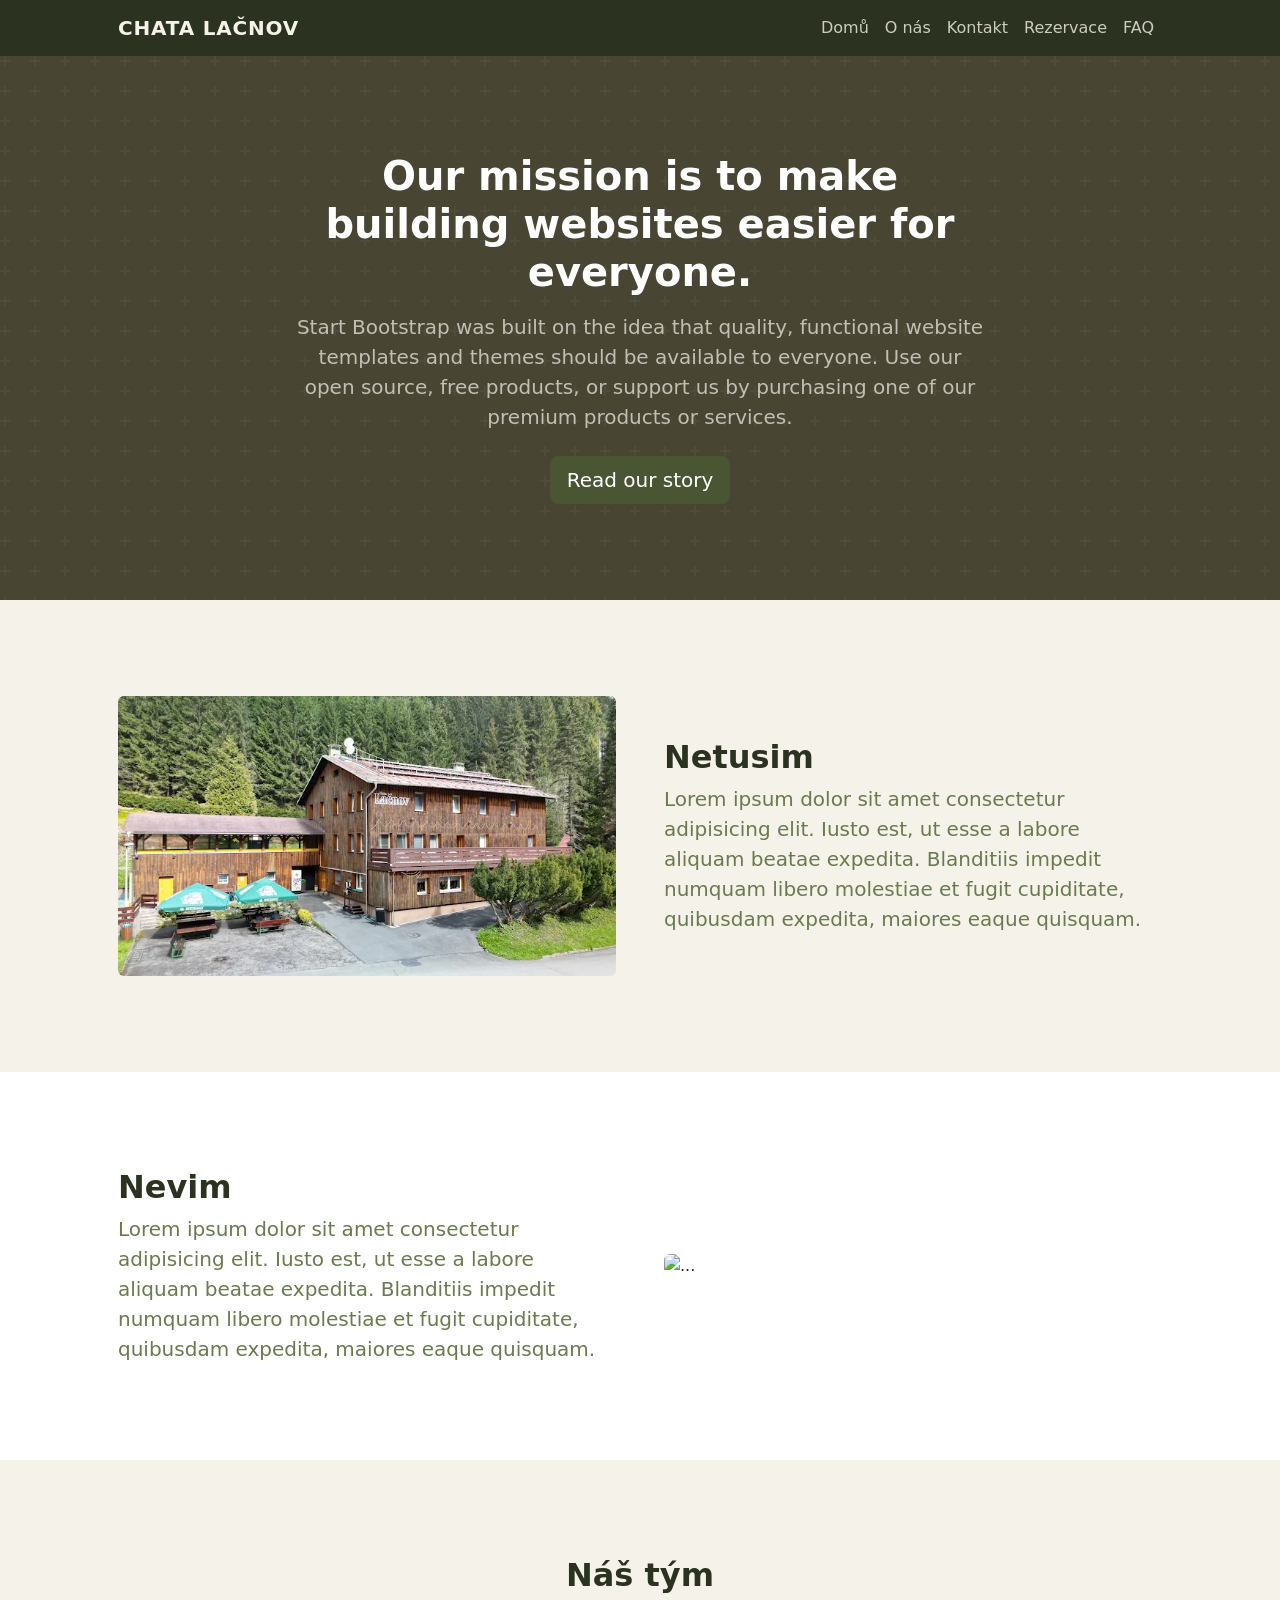
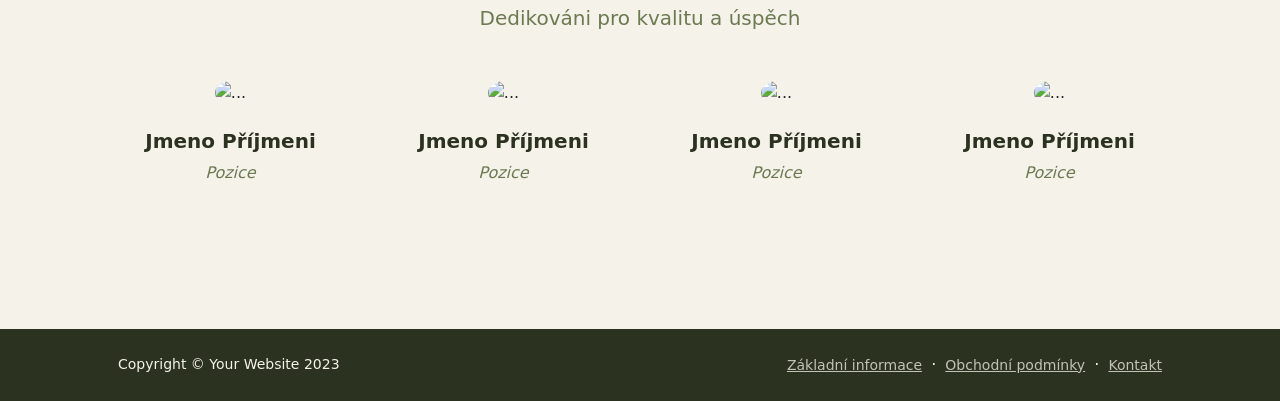
==== about.html @ e179ebad "ahoj" ====
<!DOCTYPE html>
<html lang="en">
    <head>
        <meta charset="utf-8" />
        <meta name="viewport" content="width=device-width, initial-scale=1, shrink-to-fit=no" />
        <meta name="description" content="" />
        <meta name="author" content="" />
        <title>Modern Business - Start Bootstrap Template</title>
        <!-- Favicon-->
        <link rel="icon" type="image/x-icon" href="assets/favicon.ico" />
        <!-- Bootstrap icons-->
        <link href="https://cdn.jsdelivr.net/npm/bootstrap-icons@1.5.0/font/bootstrap-icons.css" rel="stylesheet" />
        <!-- Core theme CSS (includes Bootstrap)-->
        <link href="css/styles.css" rel="stylesheet" />
    </head>
    <body class="d-flex flex-column">
        <main class="flex-shrink-0">
            <!-- Navigation-->
            <nav class="navbar navbar-expand-lg navbar-dark bg-dark">
                <div class="container px-5">
                    <a class="navbar-brand" href="index.html">CHATA LAČNOV</a>
                    <button class="navbar-toggler" type="button" data-bs-toggle="collapse" data-bs-target="#navbarSupportedContent" aria-controls="navbarSupportedContent" aria-expanded="false" aria-label="Toggle navigation"><span class="navbar-toggler-icon"></span></button>
                    <div class="collapse navbar-collapse" id="navbarSupportedContent">
                        <ul class="navbar-nav ms-auto mb-2 mb-lg-0">
                            <li class="nav-item"><a class="nav-link" href="index.html">Domů</a></li>
                            <li class="nav-item"><a class="nav-link" href="about.html">O nás</a></li>
                            <li class="nav-item"><a class="nav-link" href="contact.html">Kontakt</a></li>
                            <li class="nav-item"><a class="nav-link" href="pricing.html">Rezervace</a></li>
                            <li class="nav-item"><a class="nav-link" href="faq.html">FAQ</a></li>
                        </ul>
                    </div>
                </div>
            </nav>
            <!-- Header-->
            <header class="py-5 bg-chata">
                <div class="container px-5">
                    <div class="row justify-content-center">
                        <div class="col-lg-8 col-xxl-6">
                            <div class="text-center my-5">
                                <h1 class="fw-bolder mb-3 text-white">Our mission is to make building websites easier for everyone.</h1>
                                <p class="lead fw-normal text-white-50 mb-4">Start Bootstrap was built on the idea that quality, functional website templates and themes should be available to everyone. Use our open source, free products, or support us by purchasing one of our premium products or services.</p>
                                <a class="btn btn-primary btn-lg" href="#scroll-target">Read our story</a>
                            </div>
                        </div>
                    </div>
                </div>
            </header>
            <!-- About section one-->
            <section class="py-5 bg-light" id="scroll-target">
                <div class="container px-5 my-5">
                    <div class="row gx-5 align-items-center">
                        <div class="col-lg-6"><img class="img-fluid rounded mb-5 mb-lg-0" src="assets/Chata+.webp" alt="..." /></div>
                        <div class="col-lg-6">
                            <h2 class="fw-bolder">Netusim</h2>
                            <p class="lead fw-normal text-muted mb-0">Lorem ipsum dolor sit amet consectetur adipisicing elit. Iusto est, ut esse a labore aliquam beatae expedita. Blanditiis impedit numquam libero molestiae et fugit cupiditate, quibusdam expedita, maiores eaque quisquam.</p>
                        </div>
                    </div>
                </div>
            </section>
            <!-- About section two-->
            <section class="py-5">
                <div class="container px-5 my-5">
                    <div class="row gx-5 align-items-center">
                        <div class="col-lg-6 order-first order-lg-last"><img class="img-fluid rounded mb-5 mb-lg-0" src="https://dummyimage.com/600x400/343a40/6c757d" alt="..." /></div>
                        <div class="col-lg-6">
                            <h2 class="fw-bolder">Nevim</h2>
                            <p class="lead fw-normal text-muted mb-0">Lorem ipsum dolor sit amet consectetur adipisicing elit. Iusto est, ut esse a labore aliquam beatae expedita. Blanditiis impedit numquam libero molestiae et fugit cupiditate, quibusdam expedita, maiores eaque quisquam.</p>
                        </div>
                    </div>
                </div>
            </section>
            <!-- Team members section-->
            <section class="py-5 bg-light">
                <div class="container px-5 my-5">
                    <div class="text-center">
                        <h2 class="fw-bolder">Náš tým</h2>
                        <p class="lead fw-normal text-muted mb-5">Dedikováni pro kvalitu a úspěch</p>
                    </div>
                    <div class="row gx-5 row-cols-1 row-cols-sm-2 row-cols-xl-4 justify-content-center">
                        <div class="col mb-5 mb-5 mb-xl-0">
                            <div class="text-center">
                                <img class="img-fluid rounded-circle mb-4 px-4" src="https://dummyimage.com/150x150/ced4da/6c757d" alt="..." />
                                <h5 class="fw-bolder">Jmeno Příjmeni</h5>
                                <div class="fst-italic text-muted">Pozice</div>
                            </div>
                        </div>
                        <div class="col mb-5 mb-5 mb-xl-0">
                            <div class="text-center">
                                <img class="img-fluid rounded-circle mb-4 px-4" src="https://dummyimage.com/150x150/ced4da/6c757d" alt="..." />
                                <h5 class="fw-bolder">Jmeno Příjmeni</h5>
                                <div class="fst-italic text-muted">Pozice</div>
                            </div>
                        </div>
                        <div class="col mb-5 mb-5 mb-sm-0">
                            <div class="text-center">
                                <img class="img-fluid rounded-circle mb-4 px-4" src="https://dummyimage.com/150x150/ced4da/6c757d" alt="..." />
                                <h5 class="fw-bolder">Jmeno Příjmeni</h5>
                                <div class="fst-italic text-muted">Pozice</div>
                            </div>
                        </div>
                        <div class="col mb-5">
                            <div class="text-center">
                                <img class="img-fluid rounded-circle mb-4 px-4" src="https://dummyimage.com/150x150/ced4da/6c757d" alt="..." />
                                <h5 class="fw-bolder">Jmeno Příjmeni</h5>
                                <div class="fst-italic text-muted">Pozice</div>
                            </div>
                        </div>
                    </div>
                </div>
            </section>
        </main>
        <!-- Footer-->
        <footer class="bg-dark py-4 mt-auto">
            <div class="container px-5">
                <div class="row align-items-center justify-content-between flex-column flex-sm-row">
                    <div class="col-auto"><div class="small m-0 text-white">Copyright &copy; Your Website 2023</div></div>
                    <div class="col-auto">
                        <a class="link-light small" href="privacy.html">Základní informace</a>
                        <span class="text-white mx-1">&middot;</span>
                        <a class="link-light small" href="terms.html">Obchodní podmínky</a>
                        <span class="text-white mx-1">&middot;</span>
                        <a class="link-light small" href="contact.html">Kontakt</a>
                    </div>
                </div>
            </div>
        </footer>
        <!-- Bootstrap core JS-->
        <script src="https://cdn.jsdelivr.net/npm/bootstrap@5.2.3/dist/js/bootstrap.bundle.min.js"></script>
        <!-- Core theme JS-->
        <script src="js/scripts.js"></script>
    </body>
</html>
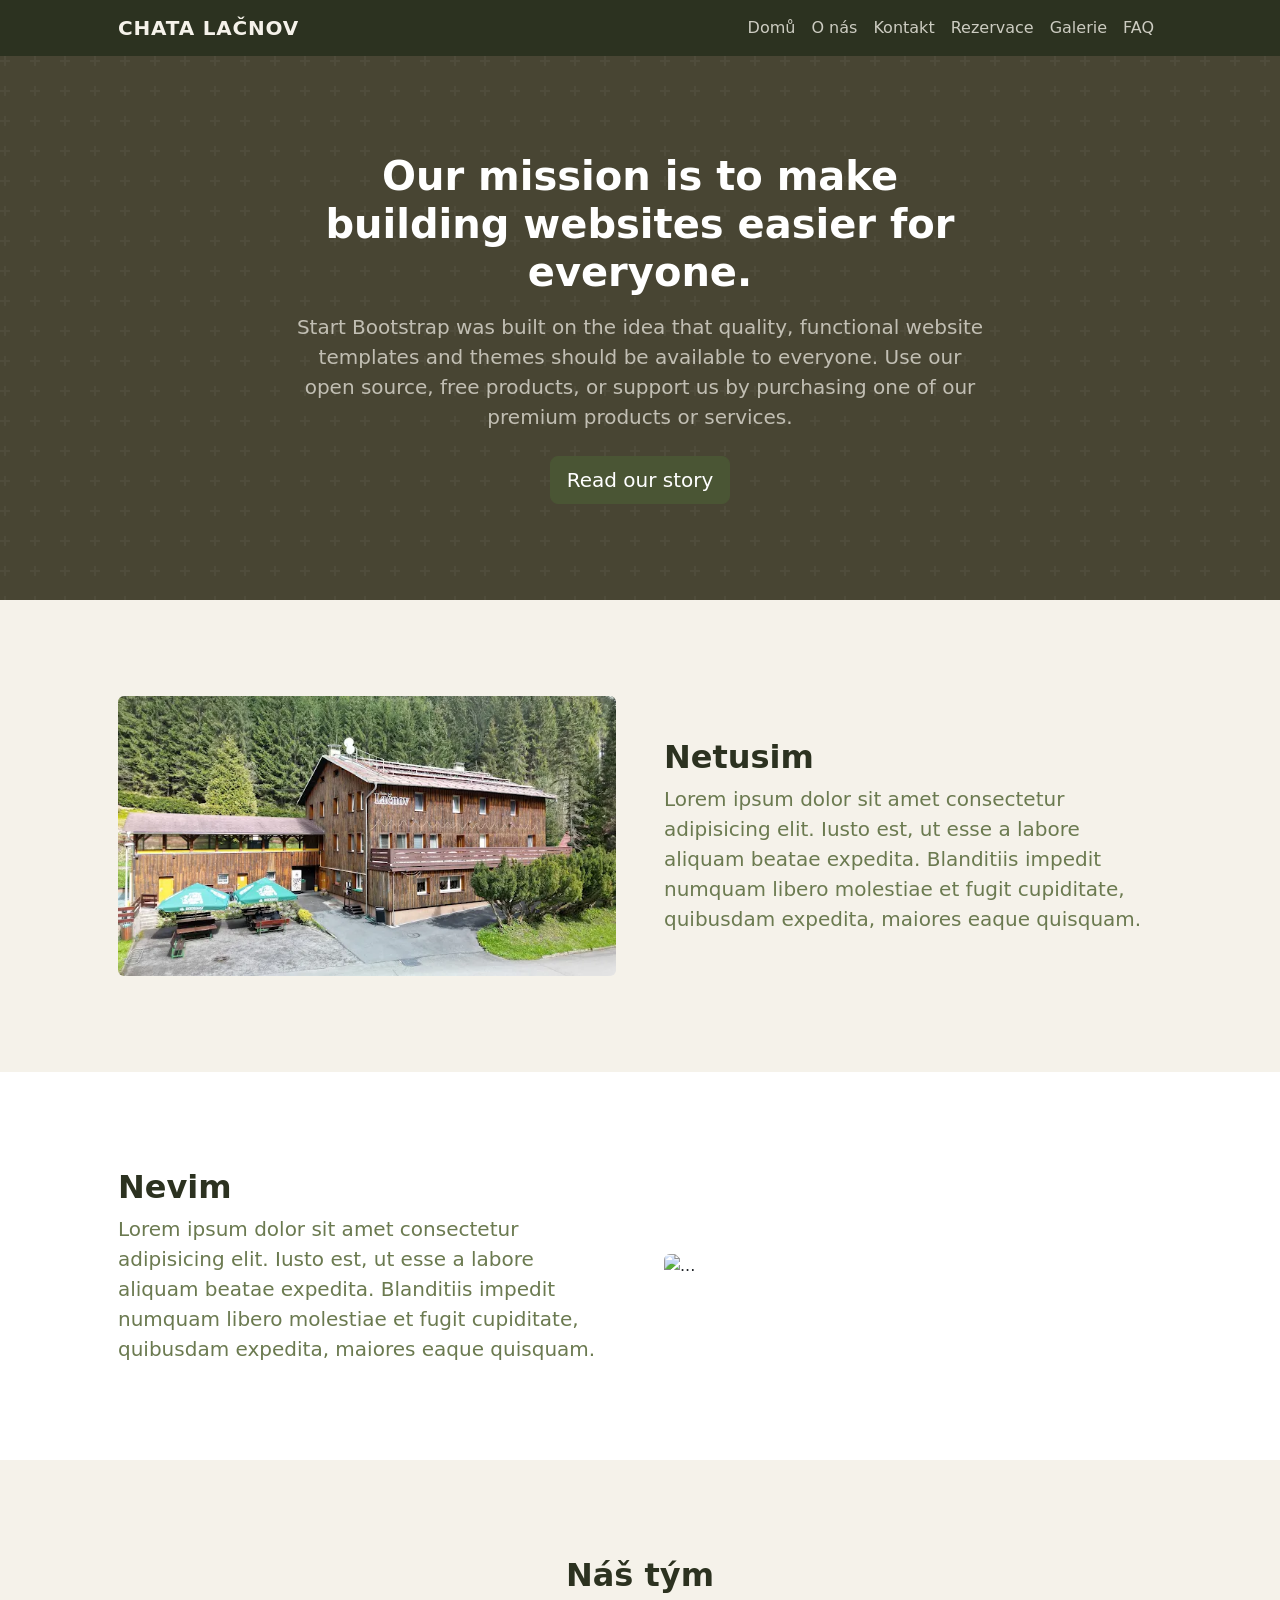
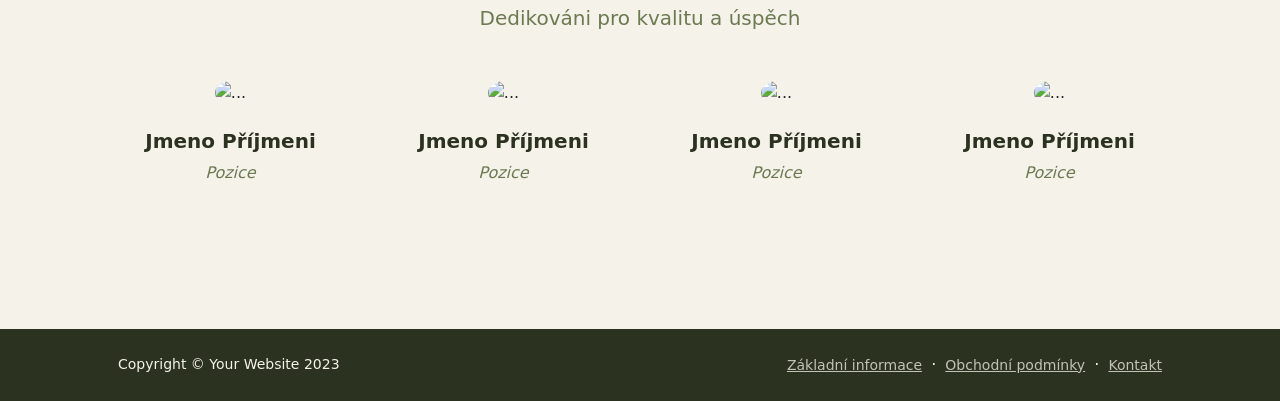
==== commit 5370e317: "ano + gallerie" ====
--- a/about.html
+++ b/about.html
@@ -26,6 +26,7 @@
                             <li class="nav-item"><a class="nav-link" href="about.html">O nás</a></li>
                             <li class="nav-item"><a class="nav-link" href="contact.html">Kontakt</a></li>
                             <li class="nav-item"><a class="nav-link" href="pricing.html">Rezervace</a></li>
+                            <li class="nav-item"><a class="nav-link" href="gallery.html">Galerie</a></li>
                             <li class="nav-item"><a class="nav-link" href="faq.html">FAQ</a></li>
                         </ul>
                     </div>
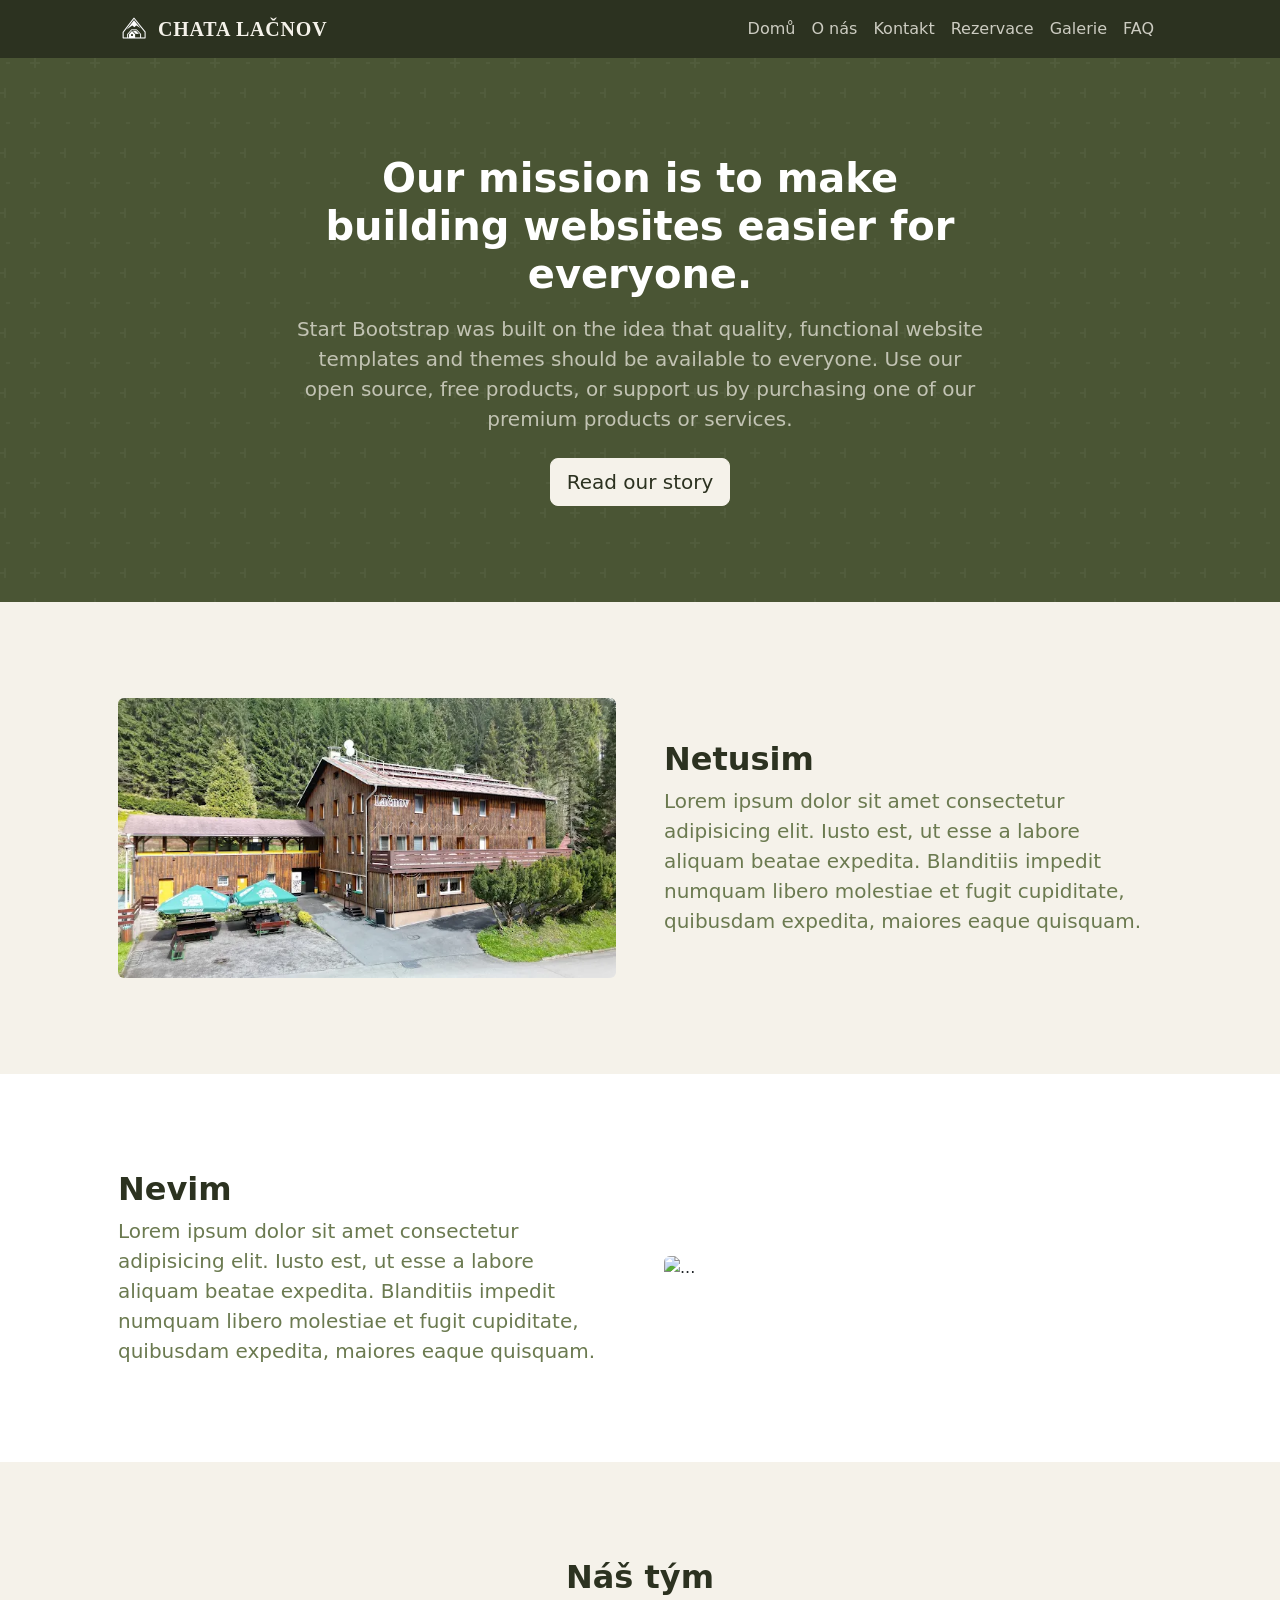
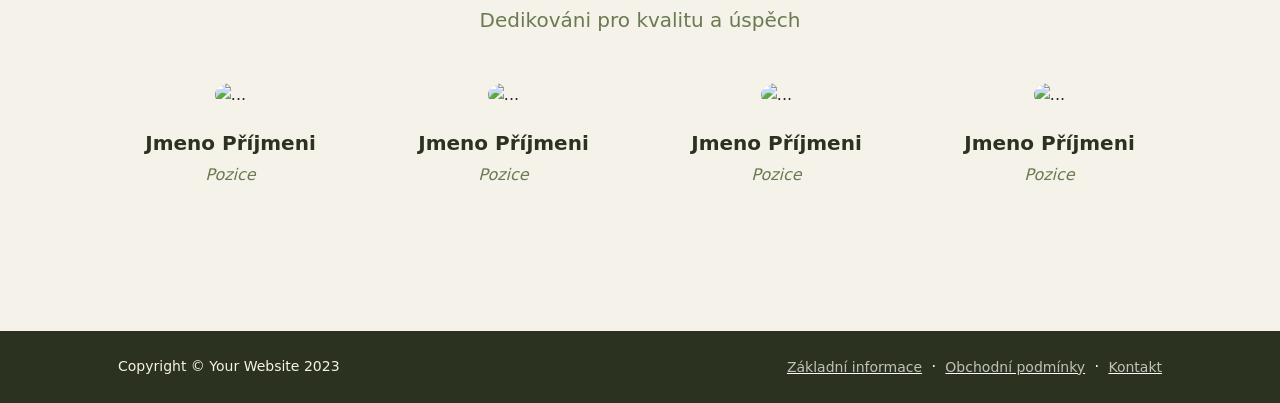
==== commit 96bc4534: "upravil jsem shit ton of veci cau" ====
--- a/about.html
+++ b/about.html
@@ -7,10 +7,11 @@
         <meta name="author" content="" />
         <title>Modern Business - Start Bootstrap Template</title>
         <!-- Favicon-->
-        <link rel="icon" type="image/x-icon" href="assets/favicon.ico" />
+        <link rel="icon" type="image/x-icon" href="assets/lacnovlogo.ico" />
         <!-- Bootstrap icons-->
         <link href="https://cdn.jsdelivr.net/npm/bootstrap-icons@1.5.0/font/bootstrap-icons.css" rel="stylesheet" />
         <!-- Core theme CSS (includes Bootstrap)-->
+        <link href="https://cdn.jsdelivr.net/npm/bootstrap@5.2.3/dist/css/bootstrap.min.css" rel="stylesheet" />
         <link href="css/styles.css" rel="stylesheet" />
     </head>
     <body class="d-flex flex-column">
@@ -18,7 +19,7 @@
             <!-- Navigation-->
             <nav class="navbar navbar-expand-lg navbar-dark bg-dark">
                 <div class="container px-5">
-                    <a class="navbar-brand" href="index.html">CHATA LAČNOV</a>
+                    <a class="navbar-brand d-flex align-items-center gap-2" href="index.html"><img src="assets/lacnovlogo.ico" alt="logo" style="height:32px;width:32px;object-fit:contain;">CHATA LAČNOV</a>
                     <button class="navbar-toggler" type="button" data-bs-toggle="collapse" data-bs-target="#navbarSupportedContent" aria-controls="navbarSupportedContent" aria-expanded="false" aria-label="Toggle navigation"><span class="navbar-toggler-icon"></span></button>
                     <div class="collapse navbar-collapse" id="navbarSupportedContent">
                         <ul class="navbar-nav ms-auto mb-2 mb-lg-0">
--- a/css/styles.css
+++ b/css/styles.css
@@ -0,0 +1,341 @@
+/* ============================================================
+   Chata Lačnov – custom theme overrides
+   Palette: olive #4a5534, dark #2c3220, cream #f5f2ea
+   ============================================================ */
+
+:root {
+  --chata-dark:   #2c3220;
+  --chata-olive:  #4a5534;
+  --chata-mid:    #6b7a50;
+  --chata-light:  #c8cf9a;
+  --chata-cream:  #f5f2ea;
+  --chata-sand:   #e8e3d5;
+}
+
+/* --- Bootstrap primary color → olive --- */
+:root {
+  --bs-primary:         #4a5534;
+  --bs-primary-rgb:     74, 85, 52;
+  --bs-link-color:      #4a5534;
+  --bs-link-hover-color:#2c3220;
+}
+
+/* --- Typography --- */
+body { font-family: 'Segoe UI', system-ui, -apple-system, sans-serif; }
+h1, h2, h3, h4, h5, h6 { color: var(--chata-dark); }
+a { color: var(--chata-olive); }
+a:hover { color: var(--chata-dark); }
+.text-muted { color: #6b7a50 !important; }
+
+/* --- Buttons --- */
+.btn-primary {
+  background-color: var(--chata-olive);
+  border-color: var(--chata-olive);
+}
+.btn-primary:hover, .btn-primary:focus, .btn-primary:active {
+  background-color: var(--chata-dark) !important;
+  border-color: var(--chata-dark) !important;
+}
+.btn-outline-primary {
+  color: var(--chata-olive);
+  border-color: var(--chata-olive);
+}
+.btn-outline-primary:hover {
+  background-color: var(--chata-olive);
+  border-color: var(--chata-olive);
+  color: #fff;
+}
+
+/* --- Text/bg helpers --- */
+.text-primary       { color: var(--chata-olive) !important; }
+.bg-primary         { background-color: var(--chata-olive) !important; }
+.badge.bg-primary   { background-color: var(--chata-olive) !important; }
+.bg-primary.bg-gradient,
+.bg-gradient        { background: linear-gradient(135deg, var(--chata-olive), var(--chata-mid)) !important; }
+.bg-light           { background-color: var(--chata-cream) !important; }
+.link-dark          { color: var(--chata-dark) !important; }
+.link-dark:hover    { color: var(--chata-olive) !important; }
+
+/* --- Navbar --- */
+.navbar.bg-dark { background-color: var(--chata-dark) !important; }
+.navbar-brand {
+  font-weight: 700;
+  letter-spacing: .04em;
+  color: var(--chata-cream) !important;
+  font-family: 'Cinzel', serif;
+  font-size: 1.25rem;
+}
+.navbar-dark .navbar-nav .nav-link { color: rgba(245,242,234,.8); transition: color .2s; }
+.navbar-dark .navbar-nav .nav-link:hover,
+.navbar-dark .navbar-nav .nav-link:focus { color: var(--chata-cream); }
+.dropdown-menu { border: none; box-shadow: 0 4px 16px rgba(44,50,32,.15); border-radius: .5rem; }
+.dropdown-item:hover { background-color: var(--chata-cream); color: var(--chata-dark); }
+
+/* --- Hero header --- */
+header {
+  background-color: var(--chata-olive);
+  background-image: url("data:image/svg+xml,%3Csvg width='60' height='60' viewBox='0 0 60 60' xmlns='http://www.w3.org/2000/svg'%3E%3Cg fill='none' fill-rule='evenodd'%3E%3Cg fill='%23ffffff' fill-opacity='0.04'%3E%3Cpath d='M36 34v-4h-2v4h-4v2h4v4h2v-4h4v-2h-4zm0-30V0h-2v4h-4v2h4v4h2V6h4V4h-4zM6 34v-4H4v4H0v2h4v4h2v-4h4v-2H6zM6 4V0H4v4H0v2h4v4h2V6h4V4H6z'/%3E%3C/g%3E%3C/g%3E%3C/svg%3E");
+}
+.bg-chata {
+  background-color: var(--chata-olive);
+  background-image: url("data:image/svg+xml,%3Csvg width='60' height='60' viewBox='0 0 60 60' xmlns='http://www.w3.org/2000/svg'%3E%3Cg fill='none' fill-rule='evenodd'%3E%3Cg fill='%23ffffff' fill-opacity='0.04'%3E%3Cpath d='M36 34v-4h-2v4h-4v2h4v4h2v-4h4v-2h-4zm0-30V0h-2v4h-4v2h4v4h2V6h4V4h-4zM6 34v-4H4v4H0v2h4v4h2V6h4V4H6z'/%3E%3C/g%3E%3C/g%3E%3C/svg%3E");
+}
+header .text-white-50 { color: rgba(245,242,234,.7) !important; }
+
+/* Buttons on olive header background */
+header .btn-primary,
+.bg-chata .btn-primary {
+  background-color: var(--chata-cream);
+  border-color: var(--chata-cream);
+  color: var(--chata-dark);
+}
+header .btn-primary:hover, header .btn-primary:focus,
+.bg-chata .btn-primary:hover, .bg-chata .btn-primary:focus {
+  background-color: #fff !important;
+  border-color: #fff !important;
+  color: var(--chata-dark) !important;
+}
+header .btn-outline-light,
+.bg-chata .btn-outline-light {
+  border-color: var(--chata-cream);
+  color: var(--chata-cream);
+}
+header .btn-outline-light:hover,
+.bg-chata .btn-outline-light:hover {
+  background-color: var(--chata-cream);
+  color: var(--chata-dark);
+}
+
+/* --- Feature icons --- */
+.feature {
+  display: inline-flex;
+  align-items: center;
+  justify-content: center;
+  height: 3rem;
+  width: 3rem;
+  min-width: 3rem;
+  min-height: 3rem;
+  font-size: 1.5rem;
+  flex-shrink: 0;
+}
+
+/* --- Cards --- */
+.card { border-radius: .75rem; border-color: var(--chata-sand); }
+
+/* --- Accordion --- */
+.accordion-button:not(.collapsed) {
+  color: var(--chata-dark);
+  background-color: var(--chata-sand);
+  box-shadow: inset 0 -1px 0 rgba(74,85,52,.2);
+}
+.accordion-button:focus { box-shadow: 0 0 0 .2rem rgba(74,85,52,.25); }
+
+/* --- Forms --- */
+.form-control:focus {
+  border-color: var(--chata-mid);
+  box-shadow: 0 0 0 .2rem rgba(74,85,52,.2);
+}
+
+/* --- CTA aside --- */
+aside.bg-primary.bg-gradient {
+  background: linear-gradient(135deg, var(--chata-dark) 0%, var(--chata-olive) 100%) !important;
+  border-radius: 1rem;
+}
+
+/* --- Footer --- */
+footer.bg-dark       { background-color: var(--chata-dark) !important; }
+footer .link-light   { color: rgba(245,242,234,.75) !important; }
+footer .link-light:hover { color: var(--chata-cream) !important; }
+footer .text-white   { color: var(--chata-cream) !important; }
+
+/* ============================================================
+   Gallery page
+   ============================================================ */
+
+/* Filter pills */
+.filter-bar { display: flex; flex-wrap: wrap; gap: .5rem; }
+.filter-btn {
+    padding: .4rem 1.1rem; border-radius: 50px; font-size: .85rem; font-weight: 600;
+    border: 2px solid var(--chata-light); color: var(--chata-olive); background: transparent;
+    cursor: pointer; transition: all .18s;
+}
+.filter-btn:hover  { background: #e8f0e0; border-color: var(--chata-olive); }
+.filter-btn.active { background: var(--chata-olive); border-color: var(--chata-olive); color: #fff; }
+
+/* Masonry grid */
+.gallery-grid { columns: 3 280px; column-gap: 1rem; }
+.gallery-item {
+    break-inside: avoid;
+    margin-bottom: 1rem;
+    position: relative;
+    overflow: hidden;
+    border-radius: .75rem;
+    cursor: pointer;
+    background: var(--chata-sand);
+    animation: popIn .3s ease both;
+}
+.gallery-item img {
+    width: 100%; display: block;
+    transition: transform .35s ease;
+    border-radius: .75rem;
+}
+.gallery-item:hover img { transform: scale(1.04); }
+
+/* Overlay on hover */
+.gallery-item .g-overlay {
+    position: absolute; inset: 0;
+    background: linear-gradient(to top, rgba(44,50,32,.7) 0%, transparent 55%);
+    opacity: 0; transition: opacity .25s;
+    border-radius: .75rem;
+    display: flex; align-items: flex-end; padding: .9rem 1rem;
+}
+.gallery-item:hover .g-overlay { opacity: 1; }
+.gallery-item .g-label {
+    color: #fff; font-size: .8rem; font-weight: 600;
+    background: rgba(0,0,0,.25); border-radius: 20px;
+    padding: .2rem .7rem; backdrop-filter: blur(4px);
+}
+.gallery-item .g-zoom {
+    position: absolute; top: .6rem; right: .6rem;
+    width: 32px; height: 32px; border-radius: 50%;
+    background: rgba(255,255,255,.85); color: var(--chata-dark);
+    display: flex; align-items: center; justify-content: center;
+    font-size: .9rem; opacity: 0; transition: opacity .2s;
+}
+.gallery-item:hover .g-zoom { opacity: 1; }
+.gallery-item.hidden { display: none; }
+
+/* Empty state */
+#emptyState { display: none; text-align: center; padding: 4rem 1rem; color: var(--chata-mid); }
+#emptyState i { font-size: 3rem; display: block; margin-bottom: 1rem; opacity: .4; }
+
+/* Upload zone */
+.upload-zone {
+    border: 2px dashed var(--chata-light); border-radius: 1rem;
+    padding: 2.5rem 1.5rem; text-align: center;
+    background: #fafaf7; cursor: pointer;
+    transition: border-color .2s, background .2s;
+    position: relative;
+}
+.upload-zone.dragover { border-color: var(--chata-olive); background: #f0f5e8; }
+.upload-zone input[type="file"] {
+    position: absolute; inset: 0; opacity: 0; cursor: pointer; width: 100%; height: 100%;
+}
+.upload-zone i { font-size: 2.5rem; color: var(--chata-light); display: block; margin-bottom: .75rem; }
+.upload-zone:hover { border-color: var(--chata-olive); }
+.upload-zone:hover i { color: var(--chata-olive); }
+
+/* Category tags */
+.cat-select { display: flex; flex-wrap: wrap; gap: .4rem; margin-top: .75rem; justify-content: center; }
+.cat-tag {
+    padding: .25rem .75rem; border-radius: 20px; font-size: .78rem; font-weight: 600;
+    border: 1.5px solid var(--chata-light); color: var(--chata-olive); cursor: pointer; background: transparent;
+    transition: all .15s;
+}
+.cat-tag.selected { background: var(--chata-olive); border-color: var(--chata-olive); color: #fff; }
+
+/* Upload queue */
+.queue-item {
+    display: flex; align-items: center; gap: .75rem;
+    padding: .5rem .75rem; background: #fff; border-radius: .5rem;
+    border: 1px solid var(--chata-sand); margin-bottom: .4rem;
+}
+.queue-item img { width: 48px; height: 48px; object-fit: cover; border-radius: .35rem; }
+.queue-item .qname { flex: 1; font-size: .82rem; font-weight: 500; color: var(--chata-dark); overflow: hidden; text-overflow: ellipsis; white-space: nowrap; }
+.queue-item .qcat  { font-size: .72rem; background: #e8f0e0; color: var(--chata-olive); padding: .15rem .5rem; border-radius: 10px; font-weight: 600; }
+.queue-item .qrm   { color: #dc3545; background: none; border: none; cursor: pointer; font-size: 1rem; padding: 0 .25rem; }
+
+/* Lightbox */
+#lightbox {
+    display: none; position: fixed; inset: 0; z-index: 2000;
+    background: rgba(20,24,14,.93); align-items: center; justify-content: center;
+    backdrop-filter: blur(6px);
+}
+#lightbox.open { display: flex; }
+#lightbox .lb-wrap {
+    position: relative; max-width: 90vw; max-height: 90vh;
+    display: flex; flex-direction: column; align-items: center;
+}
+#lightbox img {
+    max-width: 88vw; max-height: 80vh;
+    border-radius: 1rem; box-shadow: 0 24px 80px rgba(0,0,0,.6);
+    object-fit: contain;
+}
+#lbCaption { color: rgba(255,255,255,.75); font-size: .85rem; margin-top: .75rem; text-align: center; }
+#lbClose {
+    position: fixed; top: 1.25rem; right: 1.5rem;
+    background: rgba(255,255,255,.12); border: none; color: #fff;
+    width: 42px; height: 42px; border-radius: 50%; font-size: 1.2rem;
+    cursor: pointer; display: flex; align-items: center; justify-content: center;
+    transition: background .2s;
+}
+#lbClose:hover { background: rgba(255,255,255,.25); }
+.lb-nav {
+    position: fixed; top: 50%; transform: translateY(-50%);
+    background: rgba(255,255,255,.12); border: none; color: #fff;
+    width: 46px; height: 46px; border-radius: 50%; font-size: 1.3rem;
+    cursor: pointer; display: flex; align-items: center; justify-content: center;
+    transition: background .2s;
+}
+.lb-nav:hover { background: rgba(255,255,255,.28); }
+#lbPrev { left: 1rem; }
+#lbNext { right: 1rem; }
+
+/* Animations */
+@keyframes popIn { from { opacity: 0; transform: scale(.96); } to { opacity: 1; transform: scale(1); } }
+
+/* Stats bar */
+.stats-bar { font-size: .82rem; color: var(--chata-mid); }
+
+/* ============================================================
+   Pricing / Reservation page
+   ============================================================ */
+
+/* Step wizard */
+.step-bar { display: flex; align-items: center; }
+.step-item { display: flex; align-items: center; gap: .5rem; font-size: .82rem; color: var(--chata-mid); white-space: nowrap; }
+.step-item .step-num {
+    width: 30px; height: 30px; border-radius: 50%;
+    background: var(--chata-sand); color: var(--chata-mid);
+    display: flex; align-items: center; justify-content: center;
+    font-weight: 700; font-size: .8rem; flex-shrink: 0;
+    transition: background .2s, color .2s;
+}
+.step-item.active .step-num  { background: var(--chata-olive); color: #fff; }
+.step-item.done .step-num    { background: #198754; color: #fff; }
+.step-item.active            { color: var(--chata-dark); font-weight: 600; }
+.step-item.done              { color: #198754; }
+.step-sep { flex: 1; height: 2px; background: var(--chata-sand); min-width: 16px; transition: background .3s; }
+.step-sep.done { background: #198754; }
+
+/* Room cards */
+.room-card {
+    cursor: pointer; border: 2px solid transparent !important;
+    border-radius: .75rem !important; transition: transform .15s, box-shadow .15s, border-color .15s;
+}
+.room-card:hover { transform: translateY(-3px); box-shadow: 0 8px 24px rgba(44,50,32,.12) !important; }
+.room-card.selected { border-color: var(--chata-olive) !important; background: var(--chata-cream); }
+.badge-cap { background: #e8f0e0; color: var(--chata-olive); font-size: .73rem; font-weight: 600; padding: .25rem .55rem; border-radius: 20px; display: inline-block; }
+
+/* Price summary */
+.price-box { border-left: 4px solid var(--chata-olive); border-radius: 0 .75rem .75rem 0; }
+.price-row { display: flex; justify-content: space-between; padding: .3rem 0; border-bottom: 1px solid var(--chata-sand); font-size: .9rem; }
+.price-row:last-child { border-bottom: none; font-weight: 700; font-size: 1rem; }
+
+/* Animated steps */
+.form-step { display: none; }
+.form-step.active { display: block; animation: fadeIn .3s ease; }
+@keyframes fadeIn { from { opacity: 0; transform: translateY(8px); } to { opacity: 1; transform: none; } }
+
+/* Success */
+#successSection { display: none; animation: fadeIn .5s ease; }
+
+/* Errors */
+.field-error { display: none; color: #dc3545; font-size: .8rem; margin-top: .25rem; }
+.field-error.show { display: block; }
+
+/* Custom date picker */
+.date-group { display: flex; gap: 4px; }
+.date-group select { flex: 1; min-width: 0; }
+.date-group .day-sel  { flex: 0 0 70px; }
+.date-group .year-sel { flex: 0 0 86px; }
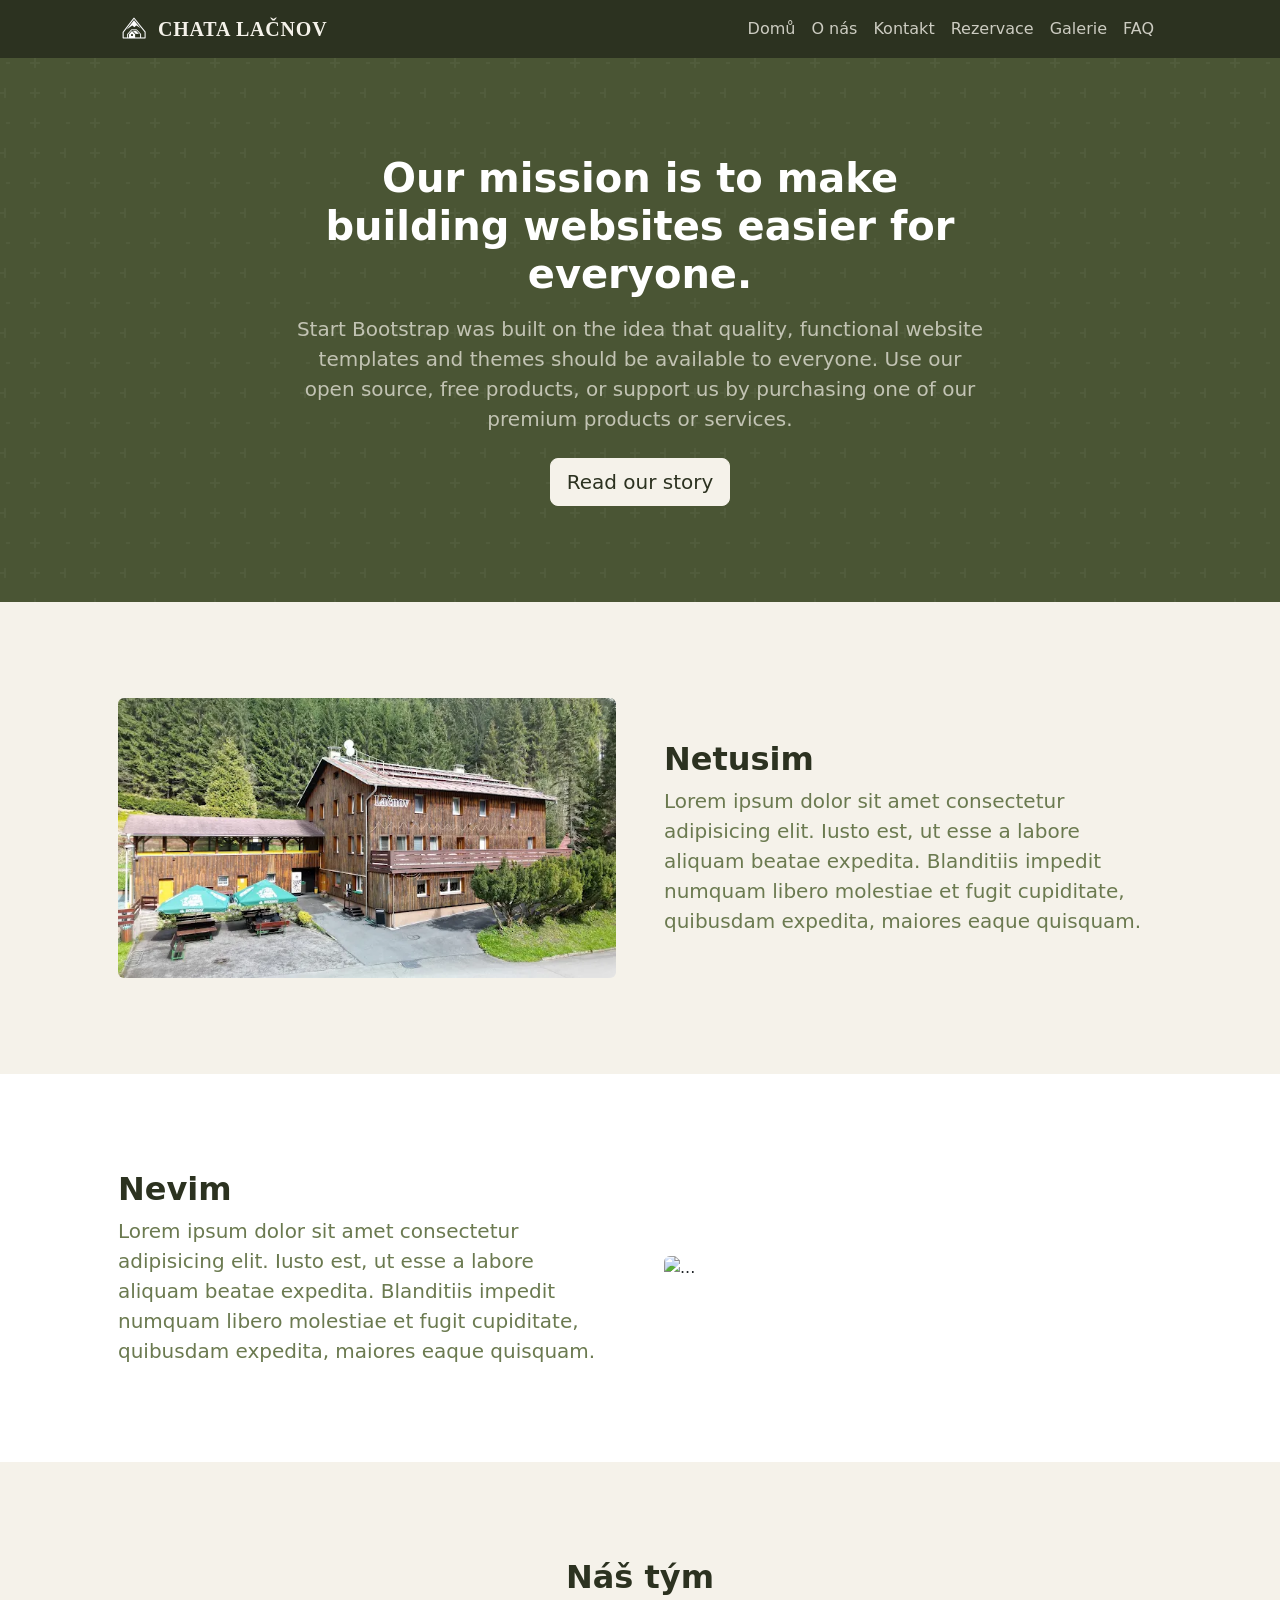
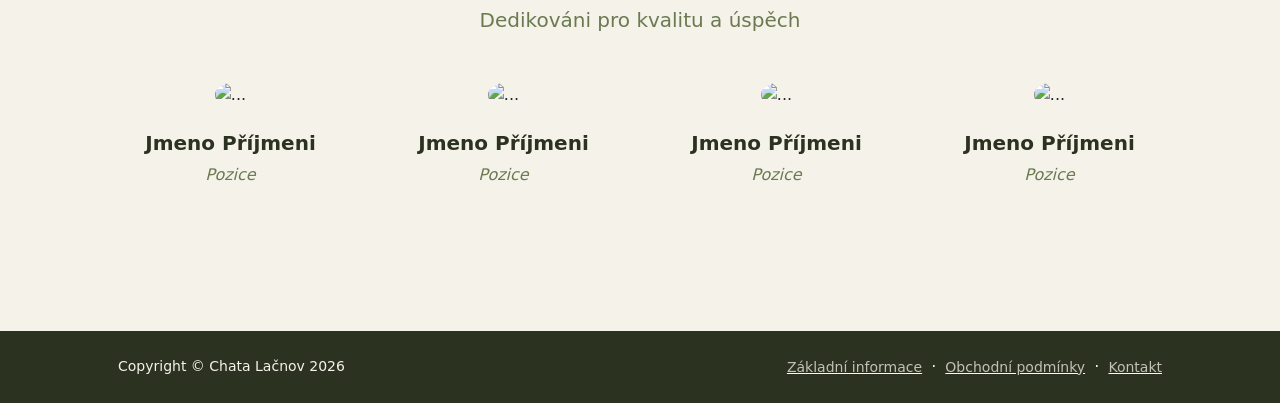
==== commit 508679ab: "kljh" ====
--- a/about.html
+++ b/about.html
@@ -115,7 +115,7 @@
         <footer class="bg-dark py-4 mt-auto">
             <div class="container px-5">
                 <div class="row align-items-center justify-content-between flex-column flex-sm-row">
-                    <div class="col-auto"><div class="small m-0 text-white">Copyright &copy; Your Website 2023</div></div>
+                    <div class="col-auto"><div class="small m-0 text-white">Copyright &copy; Chata Lačnov 2026</div></div>
                     <div class="col-auto">
                         <a class="link-light small" href="privacy.html">Základní informace</a>
                         <span class="text-white mx-1">&middot;</span>
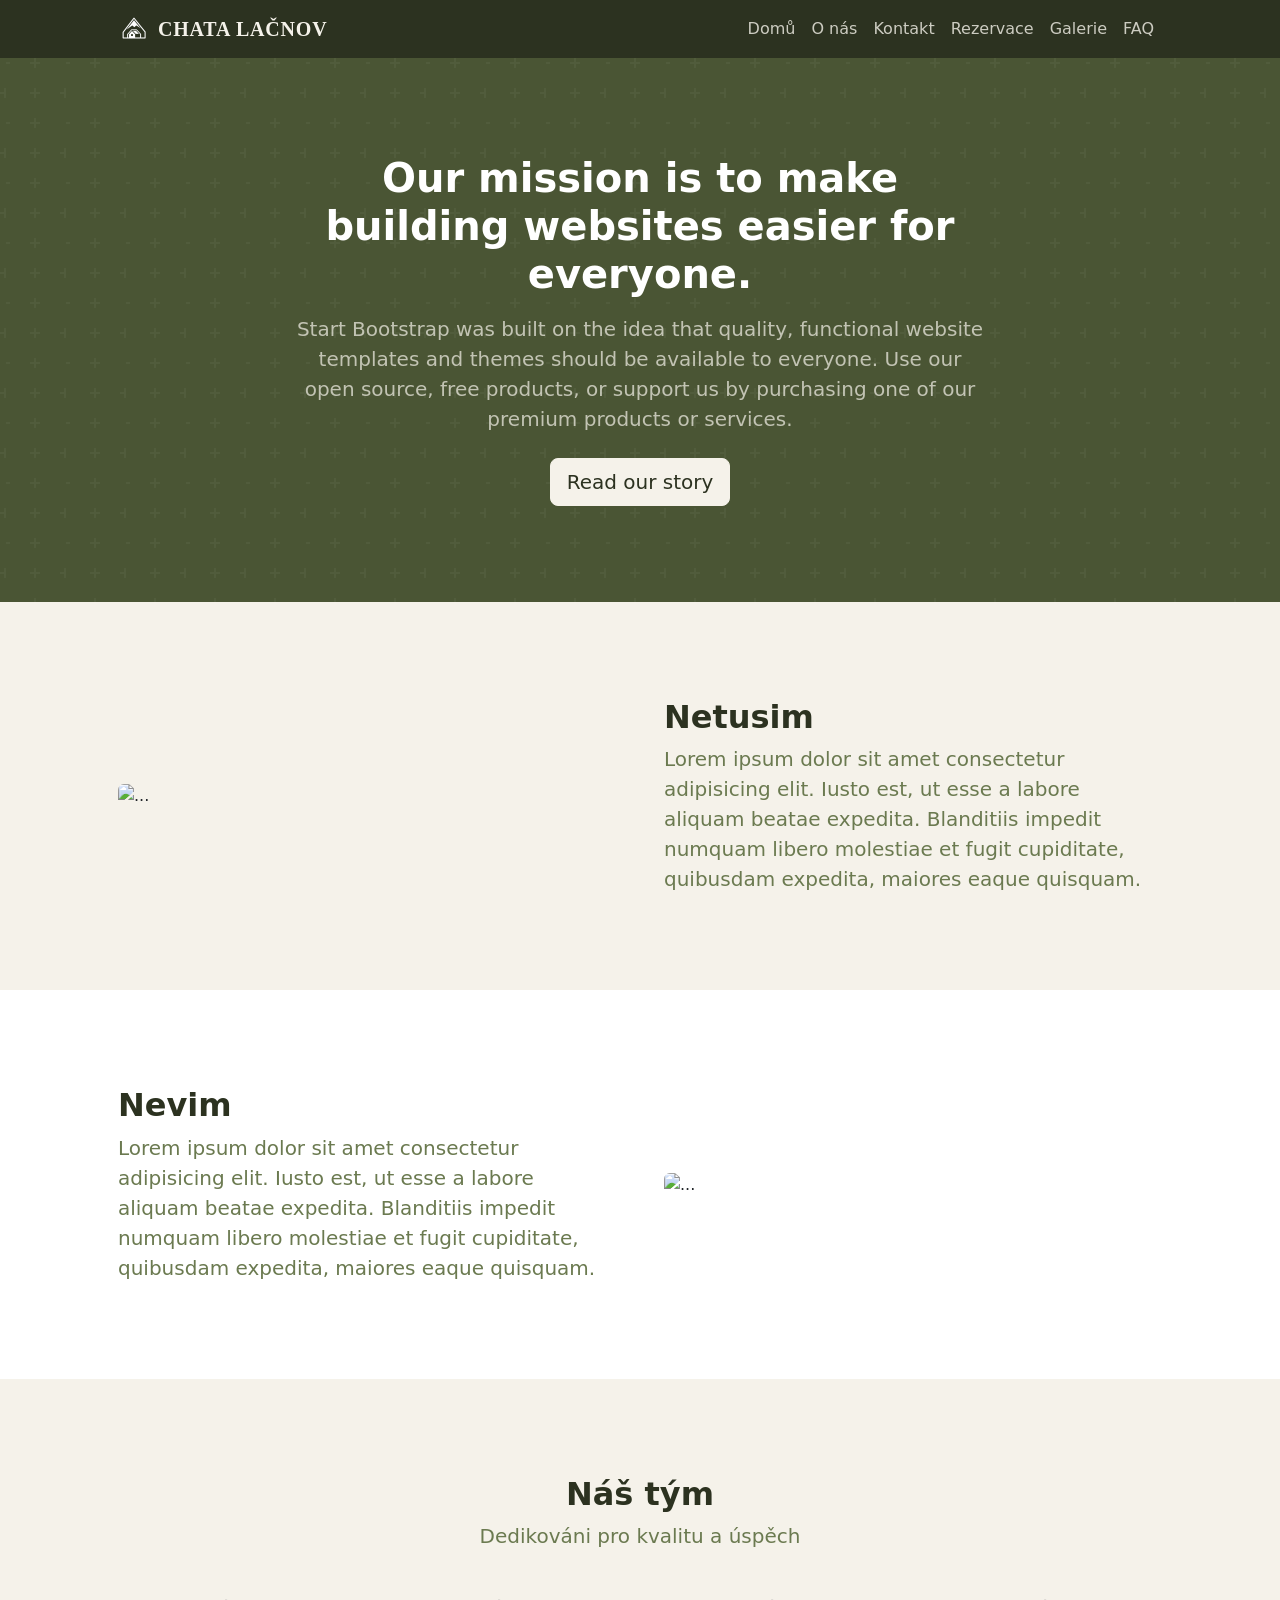
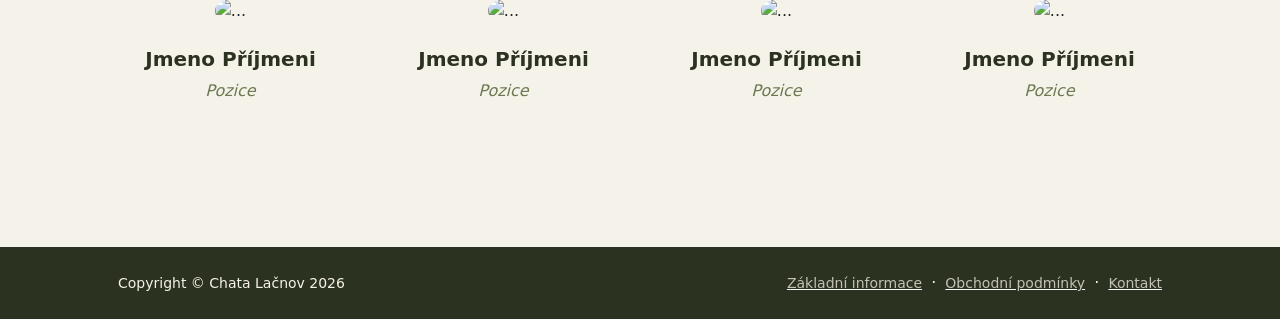
==== commit 80a39f21: "Spoustu veci almost final" ====
--- a/about.html
+++ b/about.html
@@ -51,7 +51,7 @@
             <section class="py-5 bg-light" id="scroll-target">
                 <div class="container px-5 my-5">
                     <div class="row gx-5 align-items-center">
-                        <div class="col-lg-6"><img class="img-fluid rounded mb-5 mb-lg-0" src="assets/Chata+.webp" alt="..." /></div>
+                        <div class="col-lg-6"><img class="img-fluid rounded mb-5 mb-lg-0" src="assets/lacnov12.JPG" alt="..." /></div>
                         <div class="col-lg-6">
                             <h2 class="fw-bolder">Netusim</h2>
                             <p class="lead fw-normal text-muted mb-0">Lorem ipsum dolor sit amet consectetur adipisicing elit. Iusto est, ut esse a labore aliquam beatae expedita. Blanditiis impedit numquam libero molestiae et fugit cupiditate, quibusdam expedita, maiores eaque quisquam.</p>
@@ -63,7 +63,7 @@
             <section class="py-5">
                 <div class="container px-5 my-5">
                     <div class="row gx-5 align-items-center">
-                        <div class="col-lg-6 order-first order-lg-last"><img class="img-fluid rounded mb-5 mb-lg-0" src="https://dummyimage.com/600x400/343a40/6c757d" alt="..." /></div>
+                        <div class="col-lg-6 order-first order-lg-last"><img class="img-fluid rounded mb-5 mb-lg-0" src="assets/lacnov1.JPG" alt="..." /></div>
                         <div class="col-lg-6">
                             <h2 class="fw-bolder">Nevim</h2>
                             <p class="lead fw-normal text-muted mb-0">Lorem ipsum dolor sit amet consectetur adipisicing elit. Iusto est, ut esse a labore aliquam beatae expedita. Blanditiis impedit numquam libero molestiae et fugit cupiditate, quibusdam expedita, maiores eaque quisquam.</p>
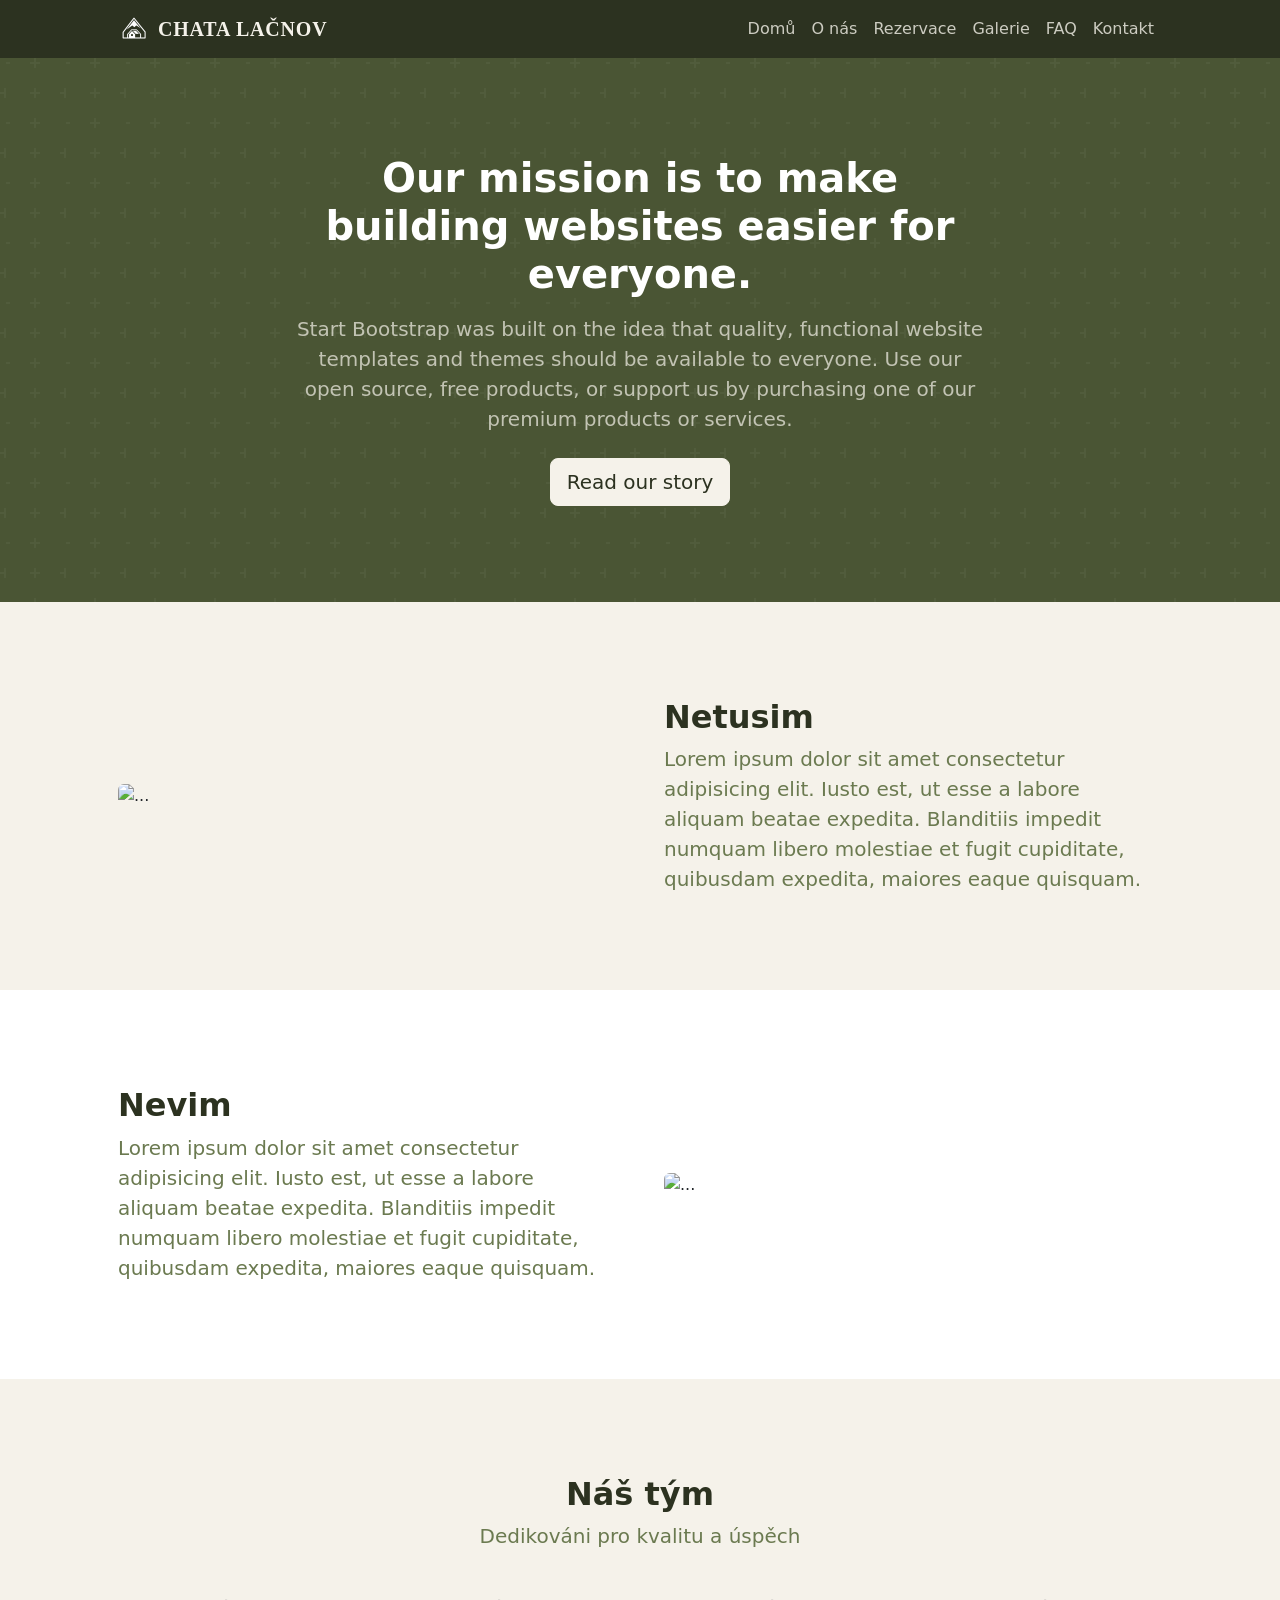
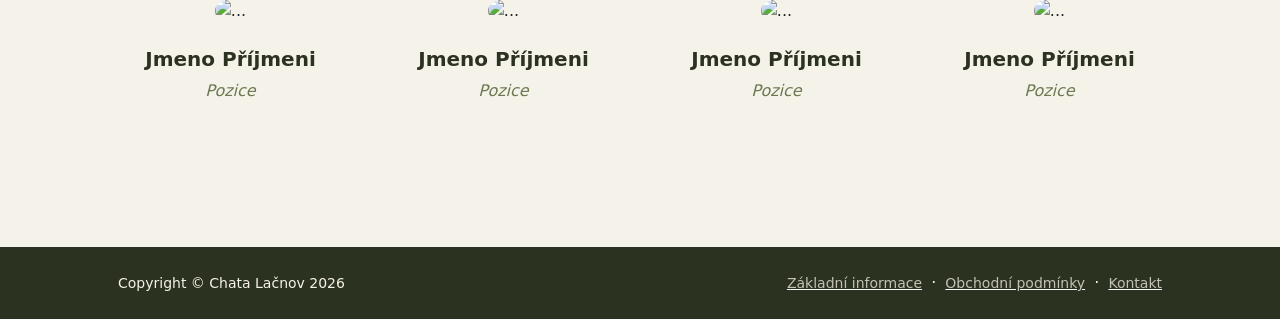
==== commit 605f65e9: "Final" ====
--- a/about.html
+++ b/about.html
@@ -5,7 +5,7 @@
         <meta name="viewport" content="width=device-width, initial-scale=1, shrink-to-fit=no" />
         <meta name="description" content="" />
         <meta name="author" content="" />
-        <title>Modern Business - Start Bootstrap Template</title>
+        <title>O nás - Chata Lačnov</title>
         <!-- Favicon-->
         <link rel="icon" type="image/x-icon" href="assets/lacnovlogo.ico" />
         <!-- Bootstrap icons-->
@@ -25,10 +25,10 @@
                         <ul class="navbar-nav ms-auto mb-2 mb-lg-0">
                             <li class="nav-item"><a class="nav-link" href="index.html">Domů</a></li>
                             <li class="nav-item"><a class="nav-link" href="about.html">O nás</a></li>
-                            <li class="nav-item"><a class="nav-link" href="contact.html">Kontakt</a></li>
                             <li class="nav-item"><a class="nav-link" href="pricing.html">Rezervace</a></li>
                             <li class="nav-item"><a class="nav-link" href="gallery.html">Galerie</a></li>
                             <li class="nav-item"><a class="nav-link" href="faq.html">FAQ</a></li>
+                            <li class="nav-item"><a class="nav-link" href="contact.html">Kontakt</a></li>
                         </ul>
                     </div>
                 </div>
@@ -126,9 +126,7 @@
                 </div>
             </div>
         </footer>
-        <!-- Bootstrap core JS-->
         <script src="https://cdn.jsdelivr.net/npm/bootstrap@5.2.3/dist/js/bootstrap.bundle.min.js"></script>
-        <!-- Core theme JS-->
         <script src="js/scripts.js"></script>
     </body>
 </html>
--- a/css/styles.css
+++ b/css/styles.css
@@ -338,4 +338,28 @@
 .date-group { display: flex; gap: 4px; }
 .date-group select { flex: 1; min-width: 0; }
 .date-group .day-sel  { flex: 0 0 70px; }
-.date-group .year-sel { flex: 0 0 86px; }+.date-group .year-sel { flex: 0 0 86px; }
+
+.hero-video-header {
+    position: relative;
+    overflow: hidden;
+}
+.hero-video {
+    position: absolute;
+    inset: 0;
+    width: 100%;
+    height: 100%;
+    object-fit: cover;
+    z-index: 0;
+}
+/* Olive green tint matching the site's bg-chata color, ~72% opaque so video shows through */
+.hero-overlay {
+    position: absolute;
+    inset: 0;
+    background: rgba(44, 50, 32, 0.72);
+    z-index: 1;
+}
+.hero-content {
+    position: relative;
+    z-index: 2;
+}
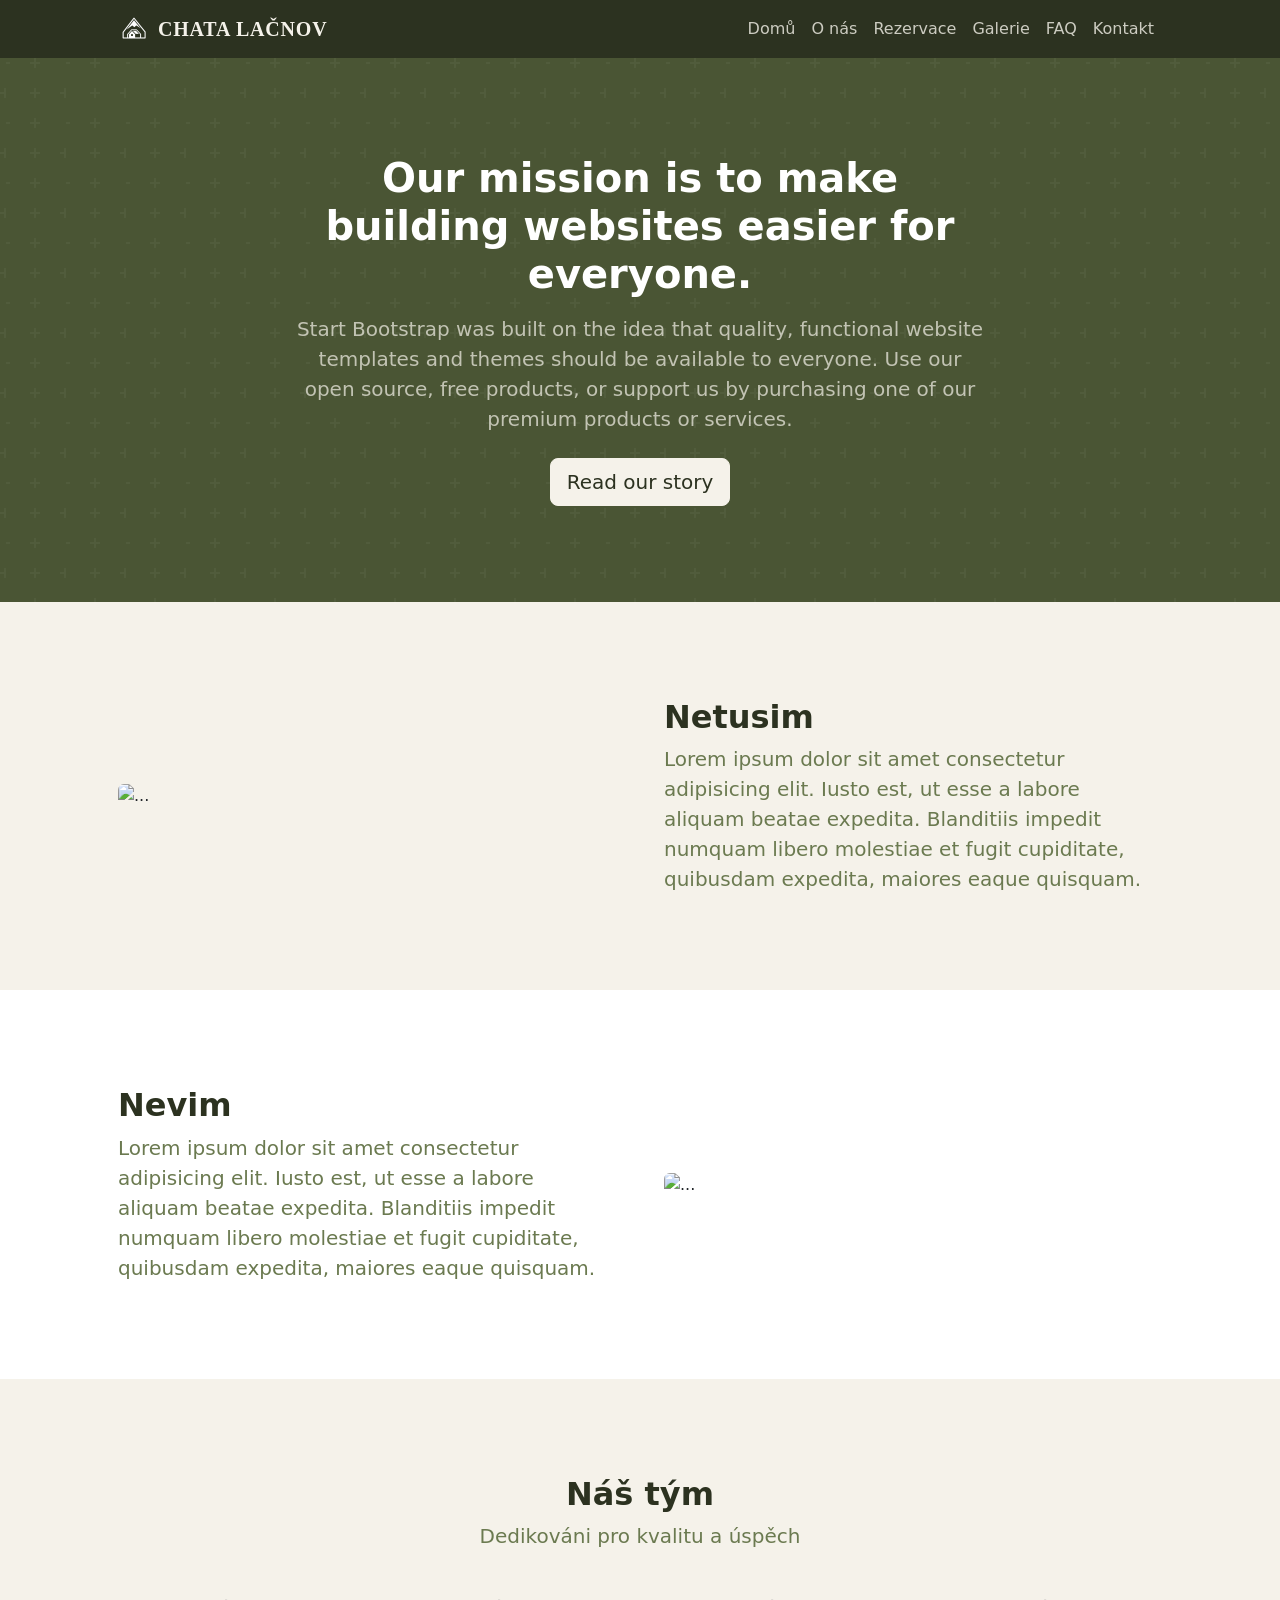
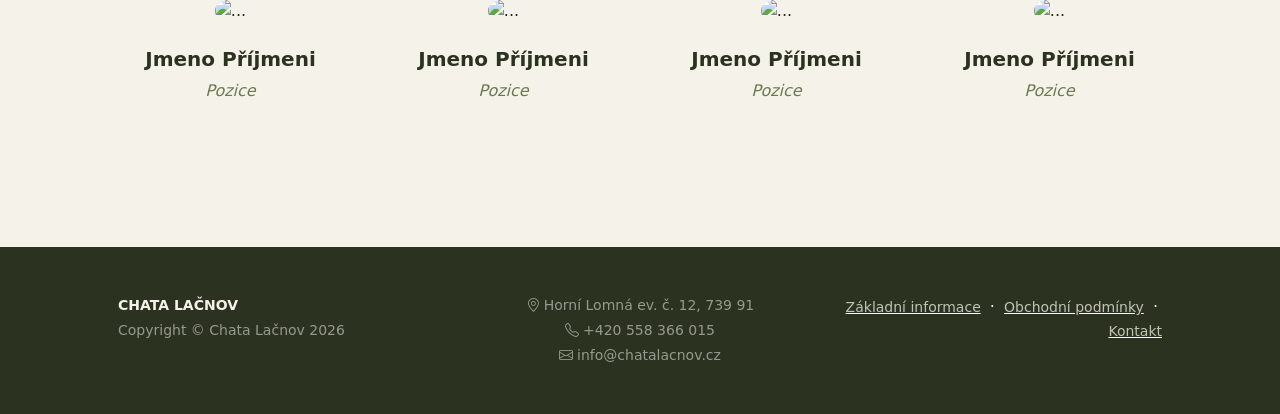
==== commit be3820f4: "Final 2" ====
--- a/about.html
+++ b/about.html
@@ -1,5 +1,5 @@
 <!DOCTYPE html>
-<html lang="en">
+<html lang="cs">
     <head>
         <meta charset="utf-8" />
         <meta name="viewport" content="width=device-width, initial-scale=1, shrink-to-fit=no" />
@@ -112,11 +112,22 @@
             </section>
         </main>
         <!-- Footer-->
-        <footer class="bg-dark py-4 mt-auto">
+        <footer class="bg-dark py-5 mt-auto">
             <div class="container px-5">
-                <div class="row align-items-center justify-content-between flex-column flex-sm-row">
-                    <div class="col-auto"><div class="small m-0 text-white">Copyright &copy; Chata Lačnov 2026</div></div>
-                    <div class="col-auto">
+                <div class="row gy-4 align-items-start text-center text-sm-start">
+                    <!-- Left: copyright -->
+                    <div class="col-sm-4">
+                        <div class="small text-white fw-semibold mb-1">CHATA LAČNOV</div>
+                        <div class="small text-white-50">Copyright &copy; Chata Lačnov 2026</div>
+                    </div>
+                    <!-- Centre: contact info -->
+                    <div class="col-sm-4 text-sm-center">
+                        <div class="small text-white-50 mb-1"><i class="bi bi-geo-alt me-1"></i>Horní Lomná ev. č. 12, 739 91</div>
+                        <div class="small text-white-50 mb-1"><i class="bi bi-telephone me-1"></i><a class="text-white-50 text-decoration-none" href="tel:+420558366015">+420 558 366 015</a></div>
+                        <div class="small text-white-50"><i class="bi bi-envelope me-1"></i><a class="text-white-50 text-decoration-none" href="mailto:info@chatalacnov.cz">info@chatalacnov.cz</a></div>
+                    </div>
+                    <!-- Right: links -->
+                    <div class="col-sm-4 text-sm-end">
                         <a class="link-light small" href="privacy.html">Základní informace</a>
                         <span class="text-white mx-1">&middot;</span>
                         <a class="link-light small" href="terms.html">Obchodní podmínky</a>
